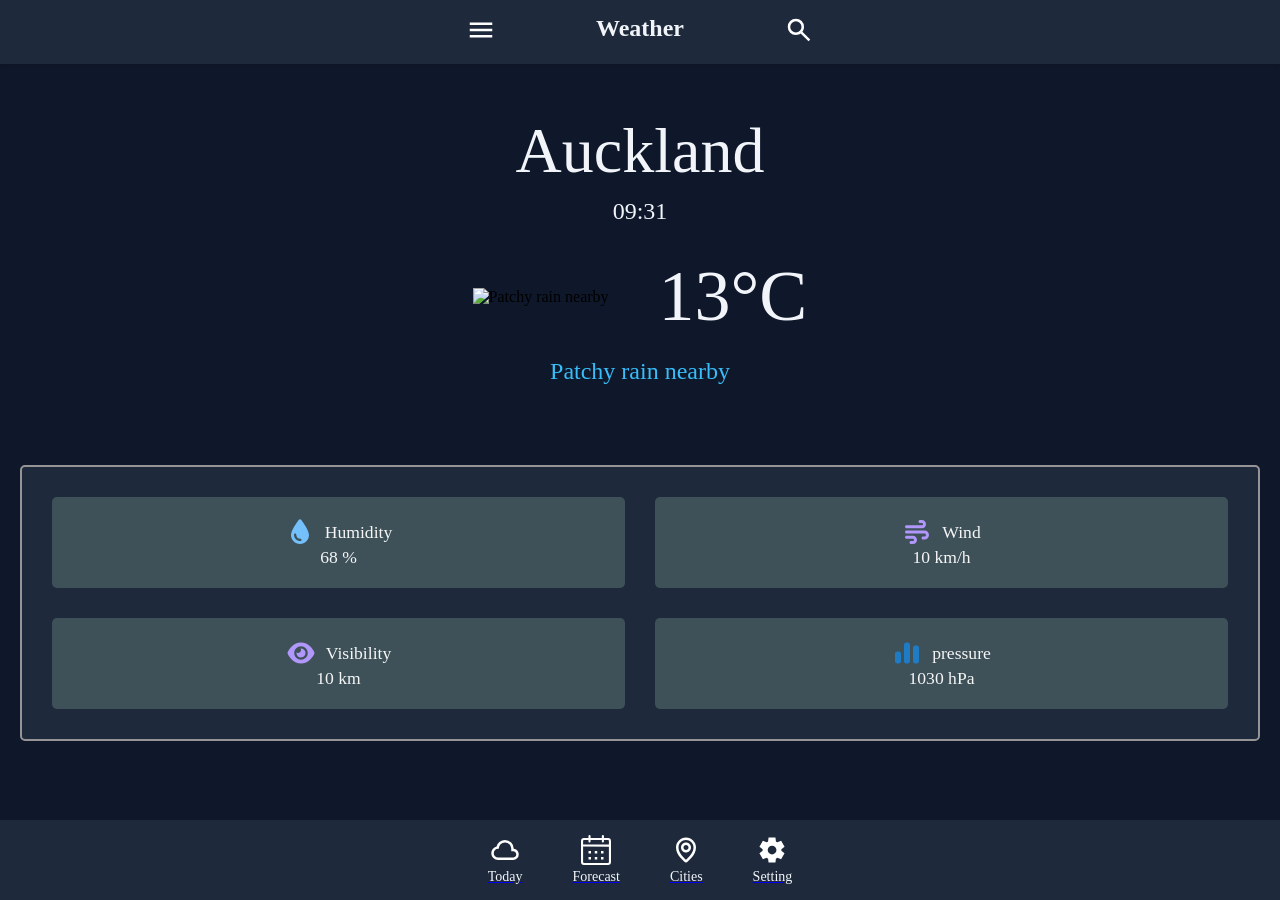
==== index.html @ 5243ad58 "fixed overley in slide menu, and linked every pages with that menu. Also linked that search btn into" ====
<!DOCTYPE html>
<html lang="en">
<head>
    <meta charset="UTF-8">
    <meta name="viewport" content="width=device-width, initial-scale=1.0">
    <title>Document</title>
    <link rel="stylesheet" href="https://cdnjs.cloudflare.com/ajax/libs/font-awesome/6.7.2/css/all.min.css">
    <link rel="stylesheet" href="./css/style.css">
</head>
<body>
  
    <!-- header section -->
    <header class="header-section">
        <div class="head">
            <img src="./assets/menu.svg" alt="menu-icon" id="menu">
        </div>
        <div class="head">
            <h2> Weather </h2>
        </div>
        <div class="head">
            <a href="./city.html">
                <img src="./assets/search.svg" alt="search-icon" id="search">
            </a>
        </div>
    </header>

    <!-- side menu -->
     <aside id="side-menu" class="side-menu">
        <!-- profile -->
        <div class="profile-section">
            <div class="profile-icon">
                <svg xmlns="http://www.w3.org/2000/svg" viewBox="0 0 640 640">
                    <path fill="rgb(37, 138, 218)" d="M463 448.2C440.9 409.8 399.4 384 352 384L288 384C240.6 384 199.1 409.8 177 448.2C212.2 487.4 263.2 512 320 512C376.8 512 427.8 487.3 463 448.2zM64 320C64 178.6 178.6 64 320 64C461.4 64 576 178.6 576 320C576 461.4 461.4 576 320 576C178.6 576 64 461.4 64 320zM320 336C359.8 336 392 303.8 392 264C392 224.2 359.8 192 320 192C280.2 192 248 224.2 248 264C248 303.8 280.2 336 320 336z"/>
                </svg>
            </div>

            <div class="profile-info">
                <p>Yogen Karki</p> <br>
                <span> Premium Member </span>
            </div>

            <button class="close-menu" id="close-menu">
                x
            </button>
        </div>

        <!-- menu items -->
         <nav class="menu-items">
            <div class="menu-item">
                <span class="menu-icon">
                    <svg xmlns="http://www.w3.org/2000/svg" viewBox="0 0 640 640">
                        <path fill="rgb(238, 241, 243)" d="M192 112C183.2 112 176 119.2 176 128L176 512C176 520.8 183.2 528 192 528L272 528L272 448C272 430.3 286.3 416 304 416L336 416C353.7 416 368 430.3 368 448L368 528L448 528C456.8 528 464 520.8 464 512L464 128C464 119.2 456.8 112 448 112L192 112zM128 128C128 92.7 156.7 64 192 64L448 64C483.3 64 512 92.7 512 128L512 512C512 547.3 483.3 576 448 576L192 576C156.7 576 128 547.3 128 512L128 128zM224 176C224 167.2 231.2 160 240 160L272 160C280.8 160 288 167.2 288 176L288 208C288 216.8 280.8 224 272 224L240 224C231.2 224 224 216.8 224 208L224 176zM368 160L400 160C408.8 160 416 167.2 416 176L416 208C416 216.8 408.8 224 400 224L368 224C359.2 224 352 216.8 352 208L352 176C352 167.2 359.2 160 368 160zM224 304C224 295.2 231.2 288 240 288L272 288C280.8 288 288 295.2 288 304L288 336C288 344.8 280.8 352 272 352L240 352C231.2 352 224 344.8 224 336L224 304zM368 288L400 288C408.8 288 416 295.2 416 304L416 336C416 344.8 408.8 352 400 352L368 352C359.2 352 352 344.8 352 336L352 304C352 295.2 359.2 288 368 288z"/>
                    </svg>
                </span>

                <div>
                    <p> Manage Location </p>
                </div>
            </div>

            <div class="menu-item">
                <span class="menu-icon">
                    <svg xmlns="http://www.w3.org/2000/svg" viewBox="0 0 640 640">
                        <path fill="rgb(238, 241, 243)" d="M576 112C576 103.7 571.7 96 564.7 91.6C557.7 87.2 548.8 86.8 541.4 90.5L416.5 152.1L244 93.4C230.3 88.7 215.3 89.6 202.1 95.7L77.8 154.3C69.4 158.2 64 166.7 64 176L64 528C64 536.2 68.2 543.9 75.1 548.3C82 552.7 90.7 553.2 98.2 549.7L225.5 489.8L396.2 546.7C409.9 551.3 424.7 550.4 437.8 544.2L562.2 485.7C570.6 481.7 576 473.3 576 464L576 112zM208 146.1L208 445.1L112 490.3L112 191.3L208 146.1zM256 449.4L256 148.3L384 191.8L384 492.1L256 449.4zM432 198L528 150.6L528 448.8L432 494L432 198z"/>
                    </svg>
                </span>

                <div>
                    <p> Weather Maps </p>
                    <span> Radar, Precipition, Wind </span>
                </div>
            </div>

            <div class="menu-item">
                <span class="menu-icon">
                    <svg xmlns="http://www.w3.org/2000/svg" viewBox="0 0 640 640">
                        <path fill="rgb(238, 241, 243)" d="M80 448C53.5 448 32 426.5 32 400L32 240C32 213.5 53.5 192 80 192L104 192L104 296C104 309.3 114.7 320 128 320C141.3 320 152 309.3 152 296L152 192L200 192L200 264C200 277.3 210.7 288 224 288C237.3 288 248 277.3 248 264L248 192L296 192L296 296C296 309.3 306.7 320 320 320C333.3 320 344 309.3 344 296L344 192L392 192L392 264C392 277.3 402.7 288 416 288C429.3 288 440 277.3 440 264L440 192L488 192L488 296C488 309.3 498.7 320 512 320C525.3 320 536 309.3 536 296L536 192L560 192C586.5 192 608 213.5 608 240L608 400C608 426.5 586.5 448 560 448L80 448z"/>
                    </svg>
                </span>

                <div>
                    <p> Unit Settings </p>
                    <span> °C/°F, km/h, hPa </span>
                </div>
            </div>

            <div class="menu-item">
                <span class="menu-icon">
                    <svg xmlns="http://www.w3.org/2000/svg" viewBox="0 0 640 640">
                        <path fill="rgb(238, 241, 243)" d="M320 64C306.7 64 296 74.7 296 88L296 97.7C214.6 109.3 152 179.4 152 264L152 278.5C152 316.2 142 353.2 123 385.8L101.1 423.2C97.8 429 96 435.5 96 442.2C96 463.1 112.9 480 133.8 480L506.2 480C527.1 480 544 463.1 544 442.2C544 435.5 542.2 428.9 538.9 423.2L517 385.7C498 353.1 488 316.1 488 278.4L488 263.9C488 179.3 425.4 109.2 344 97.6L344 87.9C344 74.6 333.3 63.9 320 63.9zM488.4 432L151.5 432L164.4 409.9C187.7 370 200 324.6 200 278.5L200 264C200 197.7 253.7 144 320 144C386.3 144 440 197.7 440 264L440 278.5C440 324.7 452.3 370 475.5 409.9L488.4 432zM252.1 528C262 556 288.7 576 320 576C351.3 576 378 556 387.9 528L252.1 528z"/>
                    </svg>
                </span>

                <div>
                    <p> Notification </p>
                    <span> Breifings, Serve Alerts </span>
                </div>
            </div>
         </nav>

         <!-- Bottom Menu -->
          <div class="bottom-menu">
            <div class="menu-item">
                <span class="menu-icon">
                    <svg xmlns="http://www.w3.org/2000/svg" viewBox="0 0 640 640">
                        <path fill="rgb(238, 241, 243)" d="M320 576C461.4 576 576 461.4 576 320C576 178.6 461.4 64 320 64C178.6 64 64 178.6 64 320C64 461.4 178.6 576 320 576zM288 224C288 206.3 302.3 192 320 192C337.7 192 352 206.3 352 224C352 241.7 337.7 256 320 256C302.3 256 288 241.7 288 224zM280 288L328 288C341.3 288 352 298.7 352 312L352 400L360 400C373.3 400 384 410.7 384 424C384 437.3 373.3 448 360 448L280 448C266.7 448 256 437.3 256 424C256 410.7 266.7 400 280 400L304 400L304 336L280 336C266.7 336 256 325.3 256 312C256 298.7 266.7 288 280 288z"/>
                    </svg>
                </span>
                <p> Help & Feedback </p>
            </div>

          </div>
     </aside>

    <!-- Body section -->
    <section class="body-section">
        <div id="city" class="city"> </div>
        <div id="time" class="time"> </div>
        <div class="flex">
            <div id="icon" alt="icon" class="icon"> </div>
            <div id="temperature" class="temperature"> </div>
        </div>
        <div id="description" class="description"> </div>

        <div class="outer-box">
            <div class="inner-box"> 
                <div class="lvl-1">
                    <svg xmlns="http://www.w3.org/2000/svg" viewBox="0 0 640 640">
                    <path fill="rgb(116, 192, 252)" d="M320 576C214 576 128 490 128 384C128 292.8 258.2 109.9 294.6 60.5C300.5 52.5 309.8 48 319.8 48L320.2 48C330.2 48 339.5 52.5 345.4 60.5C381.8 109.9 512 292.8 512 384C512 490 426 576 320 576zM240 376C240 362.7 229.3 352 216 352C202.7 352 192 362.7 192 376C192 451.1 252.9 512 328 512C341.3 512 352 501.3 352 488C352 474.7 341.3 464 328 464C279.4 464 240 424.6 240 376z"/>
                    </svg>
                    <span>Humidity</span>
                </div>
               
                <div id="humidity" class="lvl-2"> </div>
            </div>

            <div class="inner-box"> 
                <div class="lvl-1">
                <svg xmlns="http://www.w3.org/2000/svg" viewBox="0 0 640 640">
                    <path fill="rgb(177, 151, 252)" d="M352 96C352 113.7 366.3 128 384 128L424 128C437.3 128 448 138.7 448 152C448 165.3 437.3 176 424 176L96 176C78.3 176 64 190.3 64 208C64 225.7 78.3 240 96 240L424 240C472.6 240 512 200.6 512 152C512 103.4 472.6 64 424 64L384 64C366.3 64 352 78.3 352 96zM416 448C416 465.7 430.3 480 448 480L480 480C533 480 576 437 576 384C576 331 533 288 480 288L96 288C78.3 288 64 302.3 64 320C64 337.7 78.3 352 96 352L480 352C497.7 352 512 366.3 512 384C512 401.7 497.7 416 480 416L448 416C430.3 416 416 430.3 416 448zM192 576L232 576C280.6 576 320 536.6 320 488C320 439.4 280.6 400 232 400L96 400C78.3 400 64 414.3 64 432C64 449.7 78.3 464 96 464L232 464C245.3 464 256 474.7 256 488C256 501.3 245.3 512 232 512L192 512C174.3 512 160 526.3 160 544C160 561.7 174.3 576 192 576z"/>
                </svg> 
                <span>Wind</span>
                </div>

                <div id="wind" class="lvl-2"> </div>
            </div>

            <div class="inner-box">
                <div class="lvl-1">
                    <svg xmlns="http://www.w3.org/2000/svg" viewBox="0 0 640 640">
                    <path fill="rgb(177, 151, 252)" d="M320 96C239.2 96 174.5 132.8 127.4 176.6C80.6 220.1 49.3 272 34.4 307.7C31.1 315.6 31.1 324.4 34.4 332.3C49.3 368 80.6 420 127.4 463.4C174.5 507.1 239.2 544 320 544C400.8 544 465.5 507.2 512.6 463.4C559.4 419.9 590.7 368 605.6 332.3C608.9 324.4 608.9 315.6 605.6 307.7C590.7 272 559.4 220 512.6 176.6C465.5 132.9 400.8 96 320 96zM176 320C176 240.5 240.5 176 320 176C399.5 176 464 240.5 464 320C464 399.5 399.5 464 320 464C240.5 464 176 399.5 176 320zM320 256C320 291.3 291.3 320 256 320C244.5 320 233.7 317 224.3 311.6C223.3 322.5 224.2 333.7 227.2 344.8C240.9 396 293.6 426.4 344.8 412.7C396 399 426.4 346.3 412.7 295.1C400.5 249.4 357.2 220.3 311.6 224.3C316.9 233.6 320 244.4 320 256z"/>
                    </svg>
                    <span>Visibility</span>
                </div>

                <div id="visibility" class="lvl-2"> </div>
            </div>

            <div class="inner-box"> 
                <div class="lvl-1">
                    <svg xmlns="http://www.w3.org/2000/svg" viewBox="0 0 640 640">
                        <path fill="rgb(31, 123, 196)" d="M256 144C256 117.5 277.5 96 304 96L336 96C362.5 96 384 117.5 384 144L384 496C384 522.5 362.5 544 336 544L304 544C277.5 544 256 522.5 256 496L256 144zM64 336C64 309.5 85.5 288 112 288L144 288C170.5 288 192 309.5 192 336L192 496C192 522.5 170.5 544 144 544L112 544C85.5 544 64 522.5 64 496L64 336zM496 160L528 160C554.5 160 576 181.5 576 208L576 496C576 522.5 554.5 544 528 544L496 544C469.5 544 448 522.5 448 496L448 208C448 181.5 469.5 160 496 160z"/>
                    </svg>
                    <span> pressure</span>
                </div>

                <div id="pressure" class="lvl-2"> </div>
        </div>
    </section> 

    <!-- Footer section -->
    <footer class="footer-section">
        <div class="foot">
            <a href="./index.html">
            <img src="./assets/cloud.svg" alt="cloud-icon" id="cloud">
            <p> Today </p>
            </a>
        </div>
        <div class="foot">
            <a href="./forecast.html">
                <img src="./assets/date.svg" alt="date-icon" id="date">
                <p> Forecast </p>
            </a>
        </div>
        <div class="foot">
            <a href="./city.html">
                <img src="./assets/location.svg" alt="location-icon" id="location">
                <p> Cities </p>
            </a>
        </div>
        <div class="foot">
            <a href="./setting.html">
            <img src="./assets/setting.svg" alt="setting-icon" id="setting">
            <p> Setting </p>
            </a>
        </div>
    </footer>

   <!-- overlay -->
    <div id="overlay" class="overlay"></div> 

     <div id="weather-container"></div>

    <script src="./main.js"></script>
</body>
</html>
---- css/style.css ----
/*Global variables*/
:root {
    /*colors*/
    --primary-color: #38BDF8;
    --secondary-color: #1e293b;
    --bg-color: #0F172A;

    /*fonts colors*/
    --text-primary: #f1f5f9;
    --text-secondary: #38BDF8;

    /* font styles*/
    --font-primary: monospace, "Roboto", sans-serif ,arial;
    --fonts-secondary: "Palatino Linotype", "Book Antiqua", Palatino, serif;

    /* font sizes*/
    --primary-text: 20px;
    --secondary-text: 14px;
    --header-text: 24px;

    /*Hover effects*/
    --hover-color: #0ea5e9;
}

/*Global*/
*{
    box-sizing: border-box;
    margin: 0;
    padding: 0;
    scroll-behavior: smooth;
}

/*Whole body*/
body {
    background-color: var(--bg-color);
    font-family: var(--font-family);
}


/*header section*/
.header-section {
    background-color: var(--secondary-color);
    padding: 1rem;
    box-shadow: 0 2px 4px rgba(0, 0, 0, 0.1);

    display: flex;
    flex-direction: row;
    justify-content: center;
    gap: 100px;
    text-align: center;
    padding: 15px;
}

.header-section .head img {
    height: 30px;
    width: 30px;
}

.header-section .head h2 {
    color: var(--text-primary);
    font-size: var(--header-text);
    font-family: var(--font-family);
}

/* Slide-Menu Section */
.side-menu{
    position: fixed;
    top: 0;
    left: 0;
    z-index: 1000;

    height: 100vh;
    width: 90%;
    background-color: var(--secondary-color);
    color: var(--text-primary);

    /* Hide menu outside screen */
    transform: translateX(-100%);

    /* Sliding animation */
    transition: transform 0.3s ease;

    display: flex;
    flex-direction: column;

    border-top-right-radius: 10px;
    border-bottom-right-radius: 10px;
}

/*Open menu*/
.side-menu.active{
    transform: translate(0);
}

/* Profile section */
.profile-section{
    display: flex;
    align-items: center;
    padding: 1.5em;
    border-bottom: 1px solid #8f9bb2;
}

/* profile-icon */
.profile-icon{
    display: flex;
    justify-content: center;
    align-items: center;
    margin-right: 10px;
    width: 100px;
    height: auto;
}

/*profile information*/
.profile-info{
    flex: 1;
}

.profile-info p {
    margin: 0;
    font-size: var(--header-text);
}

.profile-info span{
    display: inline block;
    border-radius: 10px;
    margin-top: 4px;
    padding: 5px 7px;
    color: var(--text-primary);
    background-color: var(--primary-color);
    font-size: var(--secondary-text);
}

/* Close button */
.close-menu{
    border: none;
    background: none;
    font-size: var(--primary-text);
    color: var(--text-primary);
    cursor: pointer;
}

/*Menu Items*/
.menu-items{
    padding: 35px 35px;
}

.menu-item{
    display: flex;
    align-items: center;
    gap: 25px;

    padding: 20px 20px;
    border-bottom: 1px solid #252e44;;
    cursor: pointer;
    /* transition: background-color 0.2s ease; */
}

/*Menu icon*/
.menu-icon{
    width: 40px;
    height: auto;
}

/*Menu title*/
.menu-item p{
    font-size: var(--primary-text);
}
.menu-item span{
    display: block;
    margin-top: 3px;
    font-size: var(--secondary-text);
    color: #8f9bb2;
}

/*Botton-Menu*/
.bottom-menu{
    padding: 20px 20px;
    margin-top: auto;
    border-top: 1px solid #8f9bb2;
}

/*Overlay*/
.overlay{
    position: fixed;
    top: 0;
    left: 0;
    z-index: 999;

    width: 100vw;
    height: 100vh;

    background-color: rgba(0, 0, 0, 0.2);
    color: var(--text-primary);

    opacity: 0;
    visibility: hidden;
    transition: opacity 0.3s ease;
}

.overlay.active{
    opacity: 1;
    visibility: visible;
}

/*Body Section*/
.city{
    padding-top: 50px;
    text-align: center;
    font-size: 4rem;
    color: var(--text-primary);
    font-family: var(--fonts-secondary);
}

.time{
    padding-top: 10px;
    text-align: center;
    font-size: 1.5rem;
    color: var(--text-primary);
    font-family: var(--fonts-secondary);
}

.flex{
    display: flex;
    align-items: center;
    justify-content: center;  

    gap: 50px;
    padding-top: 30px;
    /* font-size: 5rem; */
    /* font-size: 4.5rem;
    color: var(--text-primary); */
    /* color: var(--text-primary); */

    /* .icon{
        height: 25px;
        width: 25px;    
    } */

    .temperature{
        font-size: 4.5rem;
        color: var(--text-primary);
         font-family: var(--fonts-secondary);
    }

} 

.description{
    padding: 20px;
    margin-bottom: 2.5em;
    text-align: center;
    font-size: var(--header-text);
    font-family: var(--fonts-secondary);
    color: var(--text-secondary);
}

.outer-box{
    display: grid;
    grid-template-columns: repeat(2, 1fr);
    gap: 30px;
    padding: 30px;
    margin: 20px;
    background-color: #1e293b;
    border: 2px rgb(150, 148, 148) solid;
    border-radius: 5px;
}

.inner-box{
    font-family: var(--fonts-secondary);
    font-size: 1.1rem;
    padding: 20px;
    background-color: #3e5159;
    color: whitesmoke;
    text-align: center;
    border-radius: 5px;

    .lvl-1{
        display: flex;
        justify-content: center;
        gap: 10px;
        align-items: center;
    
        svg{
            width: 30px;
            height: auto;
        }
    }

    .lvl-2{
        align-items: center;
        
    }
}


/*footer section*/
.footer-section {
    background-color: var(--secondary-color);
    padding: 1rem;
    text-align: center;

    display: flex;
    flex-direction: row;
    justify-content: center;
    gap: 50px;
    text-align: center;

    z-index: 99;
    position: fixed;
    bottom: 0;
    left: 0;
    width: 100%;
    padding: 15px;
}

.footer-section .foot img {
    height: 30px;
    width: 30px;
}

.footer-section .foot p {
    color: var(--text-primary);
    font-size: var(--secondary-text);
    font-family: var(--font-family);
}
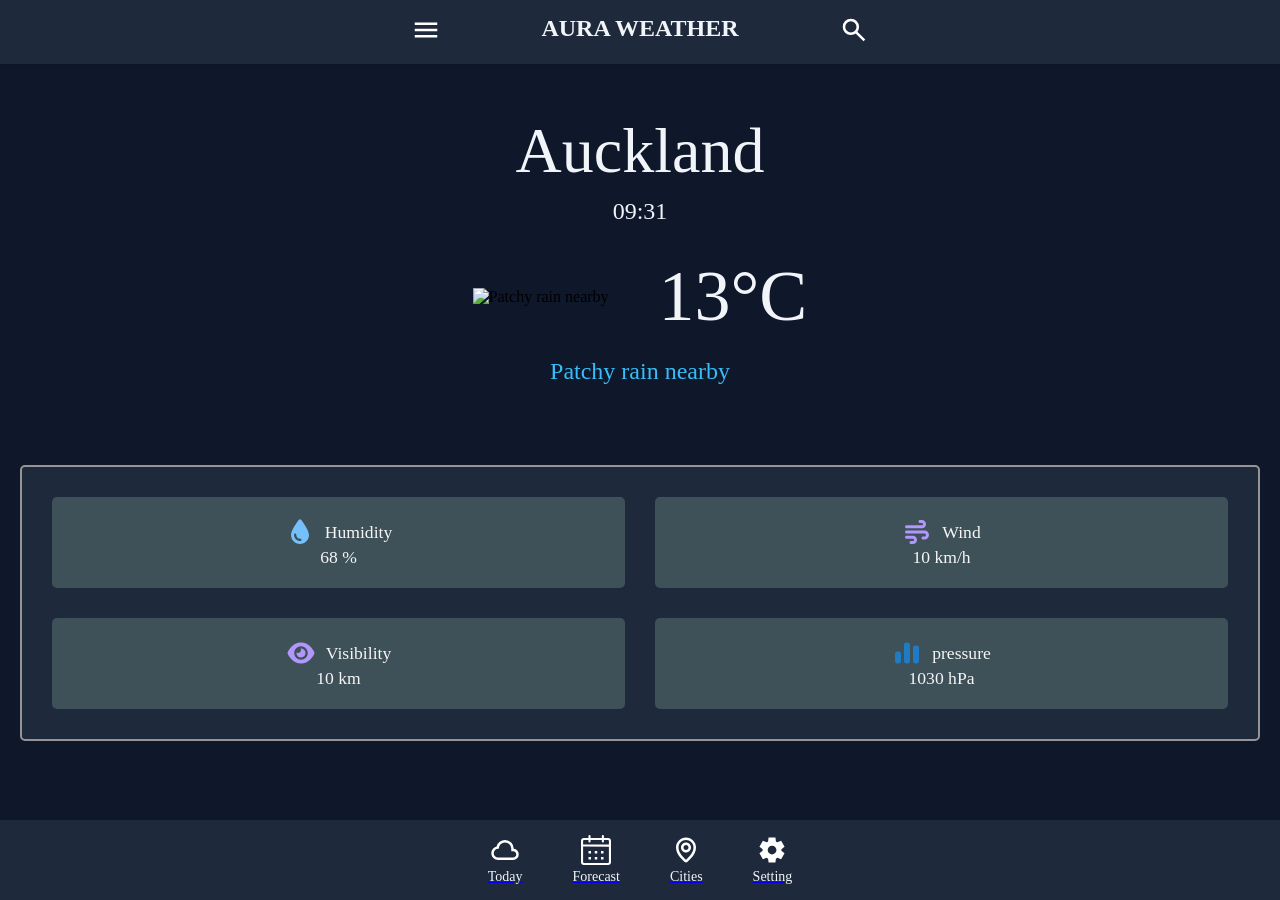
==== commit e766b0ae: "Settings page WIP" ====
--- a/index.html
+++ b/index.html
@@ -3,7 +3,7 @@
 <head>
     <meta charset="UTF-8">
     <meta name="viewport" content="width=device-width, initial-scale=1.0">
-    <title>Document</title>
+    <title>AURA WEATHER</title>
     <link rel="stylesheet" href="https://cdnjs.cloudflare.com/ajax/libs/font-awesome/6.7.2/css/all.min.css">
     <link rel="stylesheet" href="./css/style.css">
 </head>
@@ -15,7 +15,7 @@
             <img src="./assets/menu.svg" alt="menu-icon" id="menu">
         </div>
         <div class="head">
-            <h2> Weather </h2>
+            <h2> AURA WEATHER </h2>
         </div>
         <div class="head">
             <a href="./city.html">
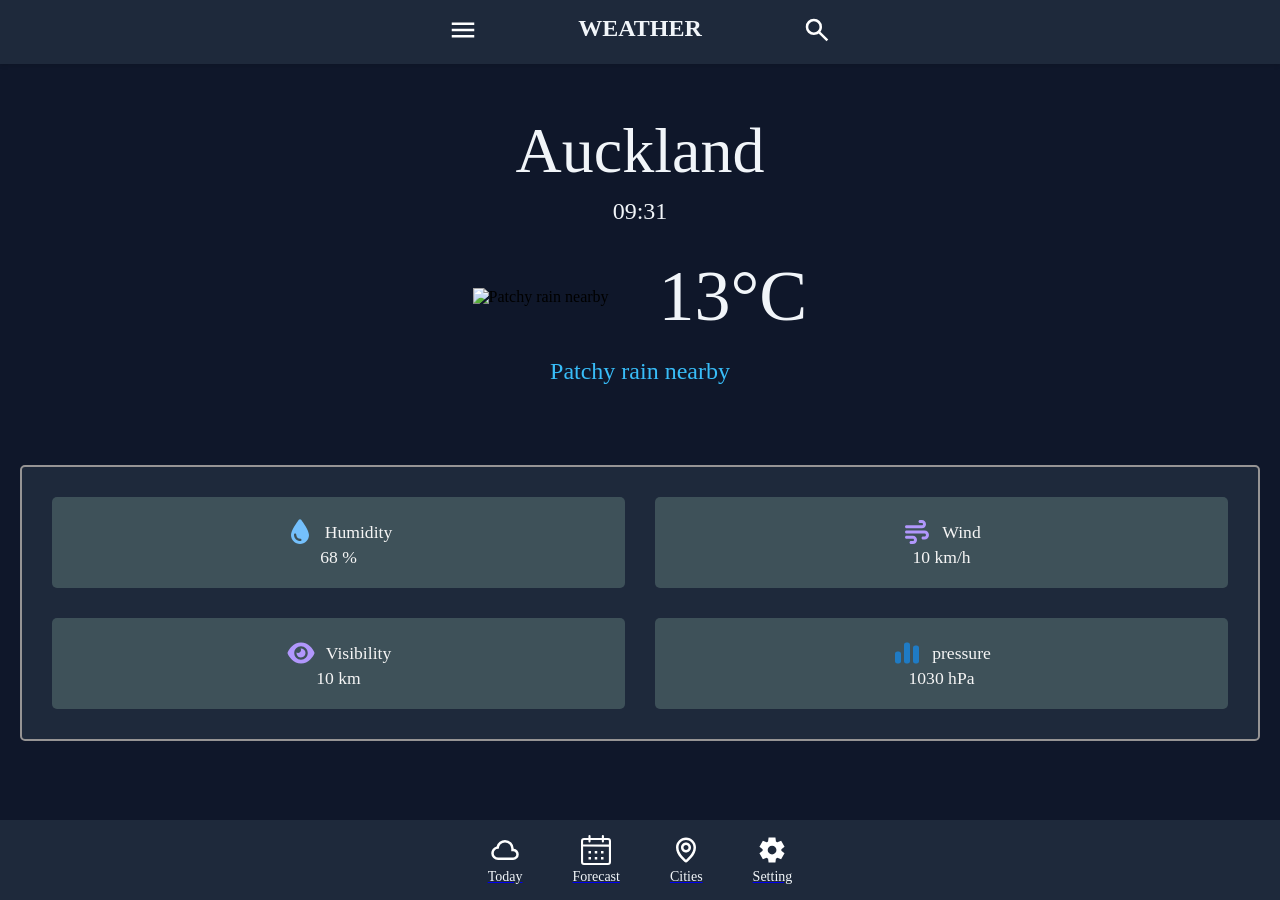
==== commit 0a3bef22: "setting page completed. City page WIP git add ." ====
--- a/index.html
+++ b/index.html
@@ -15,7 +15,7 @@
             <img src="./assets/menu.svg" alt="menu-icon" id="menu">
         </div>
         <div class="head">
-            <h2> AURA WEATHER </h2>
+            <h2> WEATHER </h2>
         </div>
         <div class="head">
             <a href="./city.html">
@@ -201,6 +201,6 @@
 
      <div id="weather-container"></div>
 
-    <script src="./main.js"></script>
+    <script src="./js/main.js"></script>
 </body>
 </html>
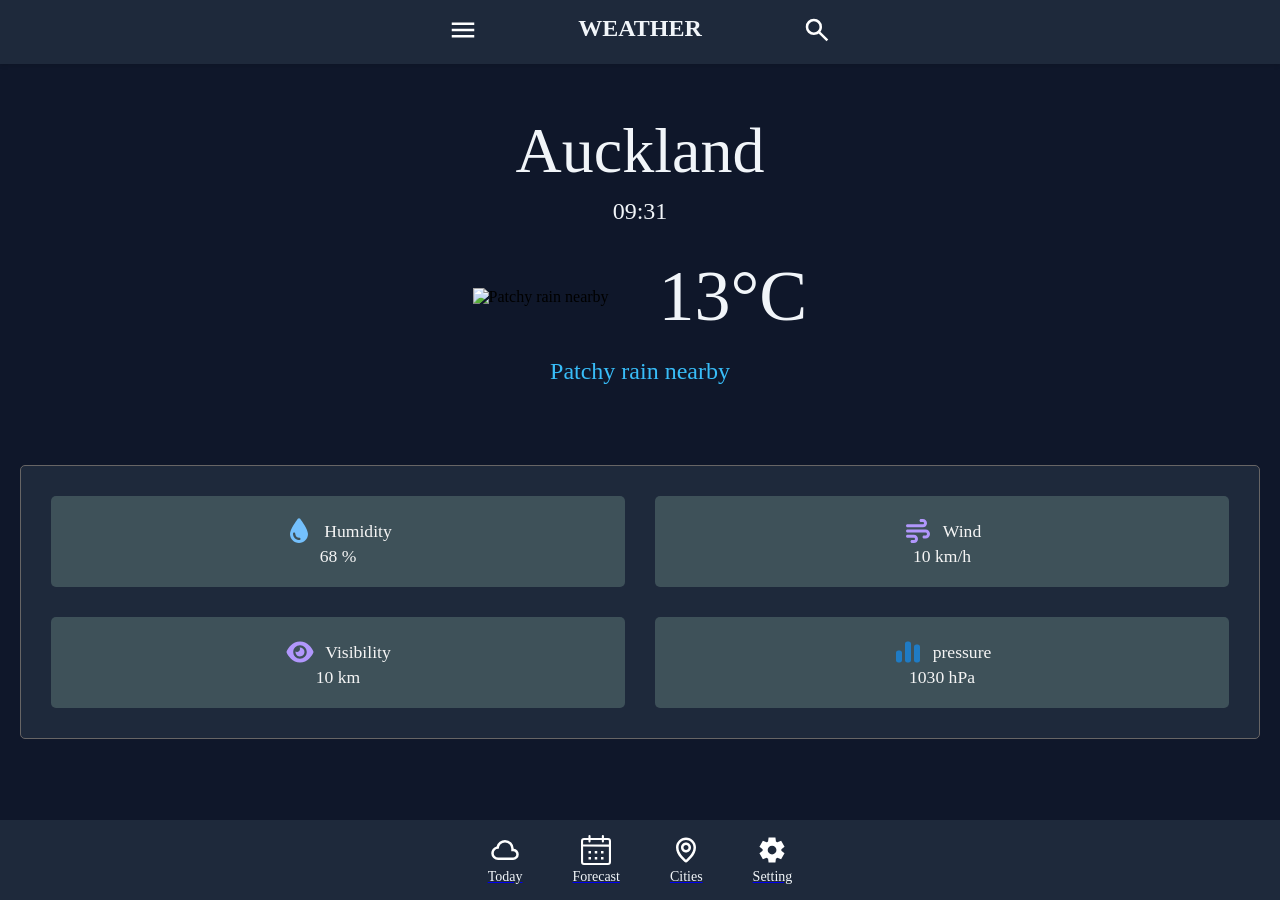
==== commit 0ffe85d7: "city page js w-i-p, now also have to work in forcast page together as they are inter-related" ====
--- a/index.html
+++ b/index.html
@@ -199,7 +199,7 @@
    <!-- overlay -->
     <div id="overlay" class="overlay"></div> 
 
-     <div id="weather-container"></div>
+    <div id="weather-container"></div>
 
     <script src="./js/main.js"></script>
 </body>
--- a/css/style.css
+++ b/css/style.css
@@ -226,15 +226,6 @@
 
     gap: 50px;
     padding-top: 30px;
-    /* font-size: 5rem; */
-    /* font-size: 4.5rem;
-    color: var(--text-primary); */
-    /* color: var(--text-primary); */
-
-    /* .icon{
-        height: 25px;
-        width: 25px;    
-    } */
 
     .temperature{
         font-size: 4.5rem;
@@ -260,8 +251,7 @@
     padding: 30px;
     margin: 20px;
     background-color: #1e293b;
-    border: 2px rgb(150, 148, 148) solid;
-    border-radius: 5px;
+    border: 0.1px solid rgb(103, 101, 101);    border-radius: 5px;
 }
 
 .inner-box{
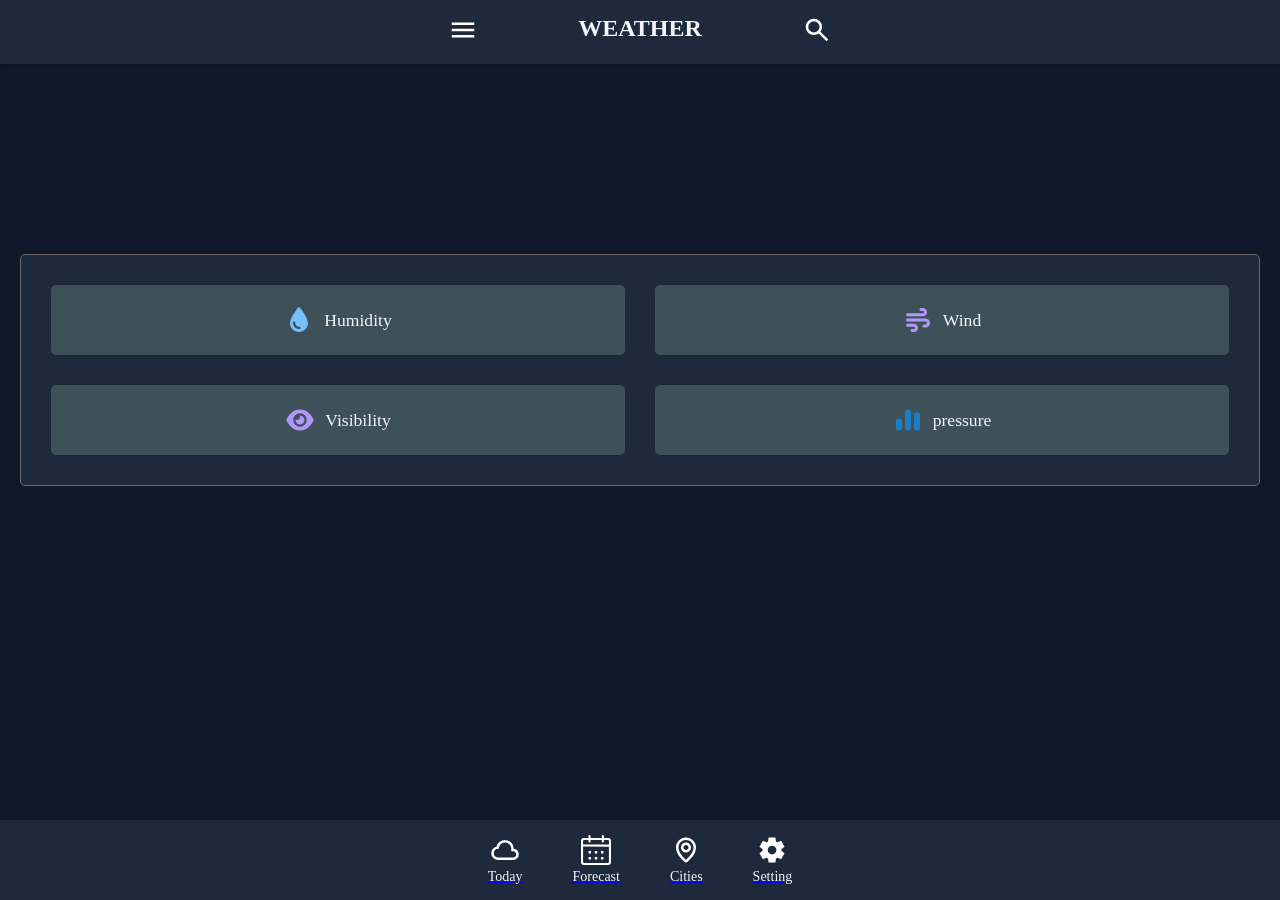
==== commit d7aebeed: "created a seperate css file called root.css. liked that with every css file to duplicate rewriting c" ====
--- a/index.html
+++ b/index.html
@@ -4,8 +4,10 @@
     <meta charset="UTF-8">
     <meta name="viewport" content="width=device-width, initial-scale=1.0">
     <title>AURA WEATHER</title>
-    <link rel="stylesheet" href="https://cdnjs.cloudflare.com/ajax/libs/font-awesome/6.7.2/css/all.min.css">
-    <link rel="stylesheet" href="./css/style.css">
+    
+<link rel="stylesheet" href="https://cdnjs.cloudflare.com/ajax/libs/font-awesome/6.7.2/css/all.min.css">
+<link rel="stylesheet" href="./css/root.css" />
+<link rel="stylesheet" href="./css/style.css">
 </head>
 <body>
   
--- a/css/root.css
+++ b/css/root.css
@@ -0,0 +1,36 @@
+:root {
+    /*colors*/
+    --primary-color: #38BDF8;
+    --secondary-color: #1e293b;
+    --bg-color: #0F172A;
+
+    /*fonts colors*/
+    --text-primary: #f1f5f9;
+    --text-secondary: #38BDF8;
+
+    /* font styles*/
+    --font-primary: monospace, "Roboto", sans-serif ,arial;
+    --fonts-secondary: "Palatino Linotype", "Book Antiqua", Palatino, serif;
+
+    /* font sizes*/
+    --primary-text: 20px;
+    --secondary-text: 14px;
+    --header-text: 24px;
+
+    /*Hover effects*/
+    --hover-color: #0ea5e9;
+}
+
+/*Global*/
+*{
+    box-sizing: border-box;
+    margin: 0;
+    padding: 0;
+    scroll-behavior: smooth;
+}
+
+/*Whole body*/
+body {
+    background-color: var(--bg-color);
+    font-family: var(--fonts-secondary);
+}
--- a/css/style.css
+++ b/css/style.css
@@ -1,42 +1,3 @@
-/*Global variables*/
-:root {
-    /*colors*/
-    --primary-color: #38BDF8;
-    --secondary-color: #1e293b;
-    --bg-color: #0F172A;
-
-    /*fonts colors*/
-    --text-primary: #f1f5f9;
-    --text-secondary: #38BDF8;
-
-    /* font styles*/
-    --font-primary: monospace, "Roboto", sans-serif ,arial;
-    --fonts-secondary: "Palatino Linotype", "Book Antiqua", Palatino, serif;
-
-    /* font sizes*/
-    --primary-text: 20px;
-    --secondary-text: 14px;
-    --header-text: 24px;
-
-    /*Hover effects*/
-    --hover-color: #0ea5e9;
-}
-
-/*Global*/
-*{
-    box-sizing: border-box;
-    margin: 0;
-    padding: 0;
-    scroll-behavior: smooth;
-}
-
-/*Whole body*/
-body {
-    background-color: var(--bg-color);
-    font-family: var(--font-family);
-}
-
-
 /*header section*/
 .header-section {
     background-color: var(--secondary-color);
@@ -251,7 +212,8 @@
     padding: 30px;
     margin: 20px;
     background-color: #1e293b;
-    border: 0.1px solid rgb(103, 101, 101);    border-radius: 5px;
+    border: 0.1px solid rgb(103, 101, 101);    
+    border-radius: 5px;
 }
 
 .inner-box{
@@ -277,10 +239,8 @@
 
     .lvl-2{
         align-items: center;
-        
     }
 }
-
 
 /*footer section*/
 .footer-section {
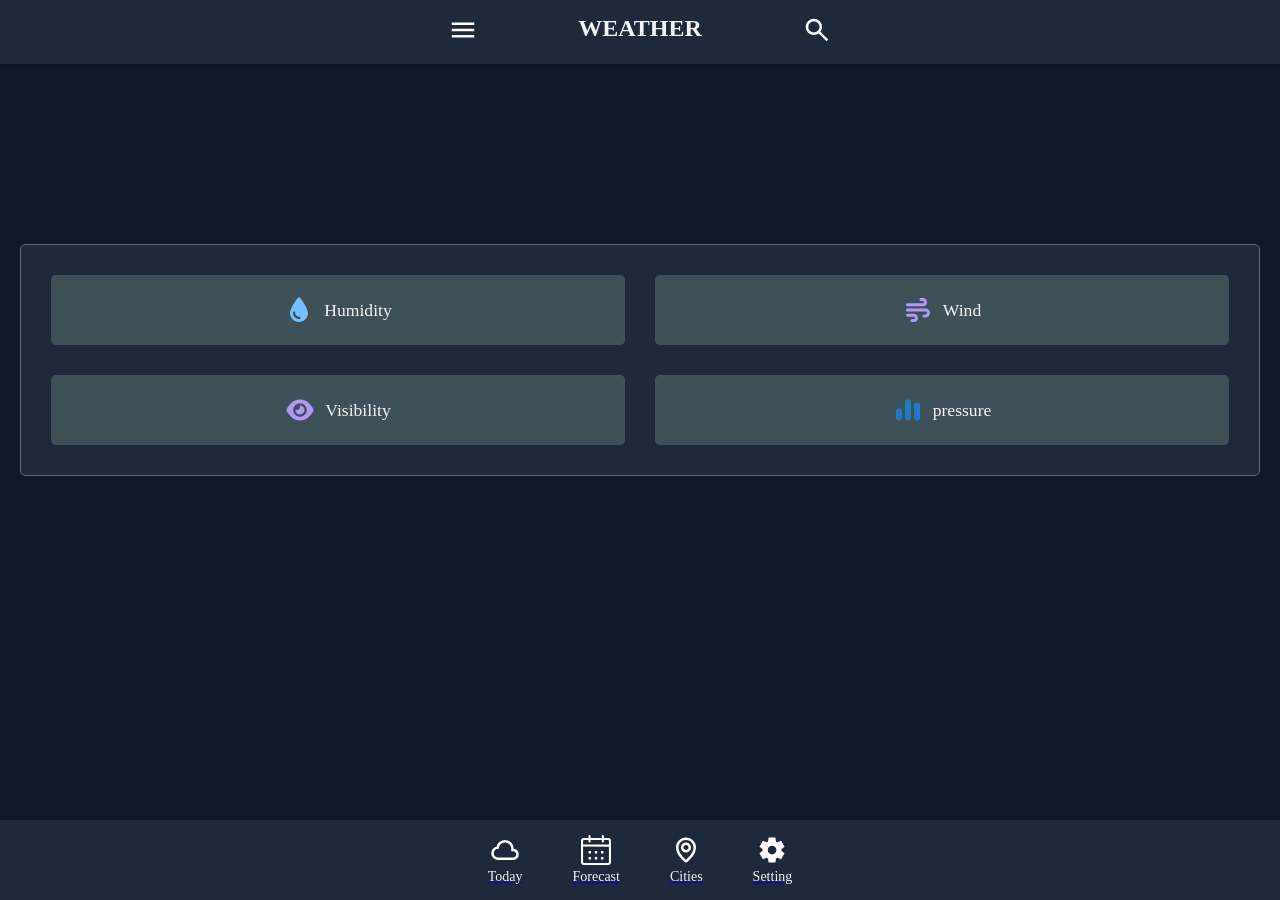
==== commit 91890eac: "changed api and fixed some javascript and css. Still wip" ====
--- a/index.html
+++ b/index.html
@@ -3,7 +3,7 @@
 <head>
     <meta charset="UTF-8">
     <meta name="viewport" content="width=device-width, initial-scale=1.0">
-    <title>AURA WEATHER</title>
+    <title>WEATHER</title>
     
 <link rel="stylesheet" href="https://cdnjs.cloudflare.com/ajax/libs/font-awesome/6.7.2/css/all.min.css">
 <link rel="stylesheet" href="./css/root.css" />
--- a/css/style.css
+++ b/css/style.css
@@ -164,20 +164,22 @@
 }
 
 /*Body Section*/
+.body-section{
+    font-family: var(--fonts-secondary);
+}
+
 .city{
     padding-top: 50px;
     text-align: center;
     font-size: 4rem;
     color: var(--text-primary);
-    font-family: var(--fonts-secondary);
 }
 
 .time{
     padding-top: 10px;
     text-align: center;
-    font-size: 1.5rem;
-    color: var(--text-primary);
-    font-family: var(--fonts-secondary);
+    font-size: 2rem;
+    color: var(--text-primary);
 }
 
 .flex{
@@ -186,12 +188,11 @@
     justify-content: center;  
 
     gap: 50px;
-    padding-top: 30px;
+    padding-top: 20px;
 
     .temperature{
-        font-size: 4.5rem;
+        font-size: 4rem;
         color: var(--text-primary);
-         font-family: var(--fonts-secondary);
     }
 
 } 
@@ -201,7 +202,6 @@
     margin-bottom: 2.5em;
     text-align: center;
     font-size: var(--header-text);
-    font-family: var(--fonts-secondary);
     color: var(--text-secondary);
 }
 
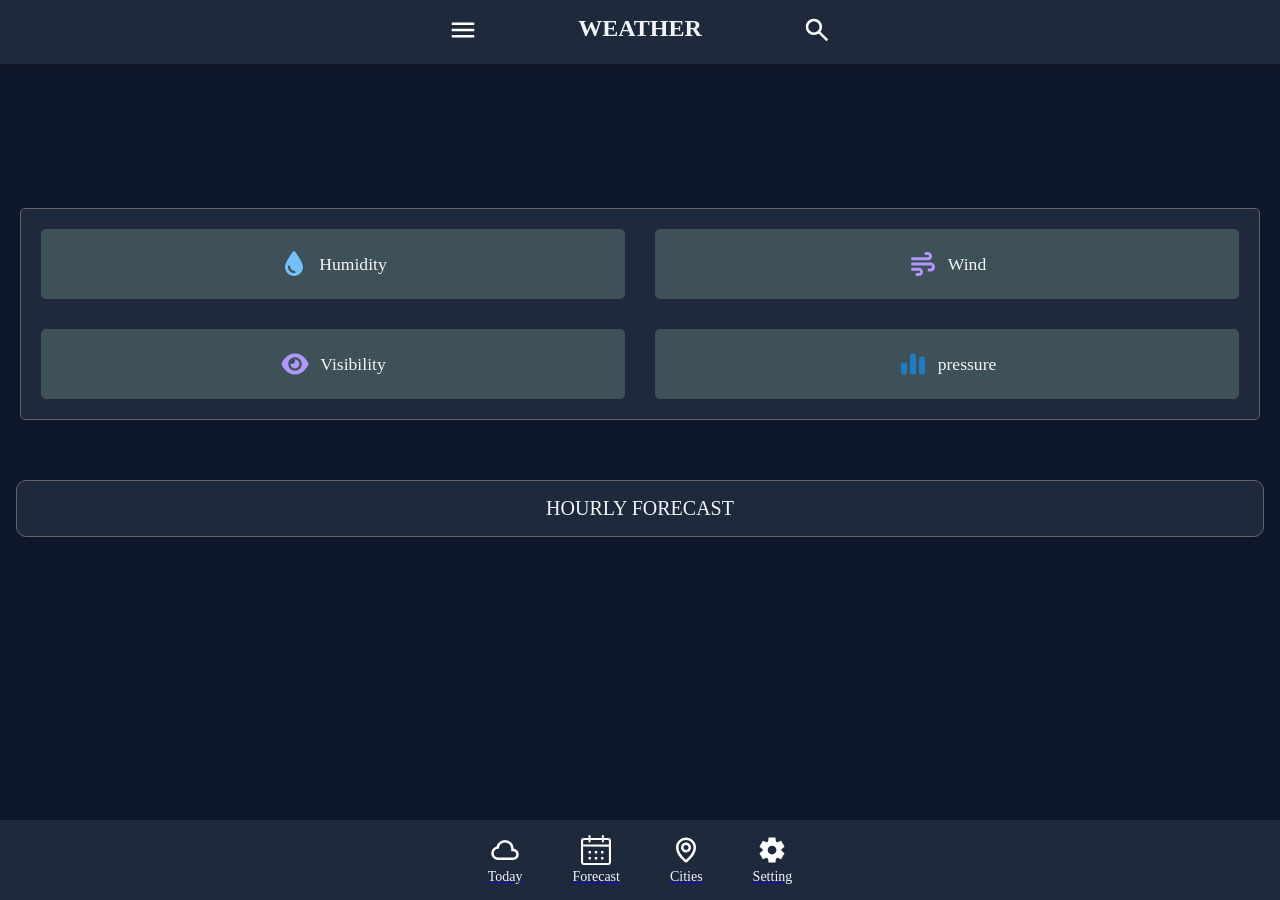
==== commit 27644dac: "hourly forecast added in the home page as well" ====
--- a/index.html
+++ b/index.html
@@ -167,7 +167,18 @@
                 </div>
 
                 <div id="pressure" class="lvl-2"> </div>
-        </div>
+            </div>
+        </div>
+
+        <!-- display-searched-weather -->
+        <div class="display-searched-weather" id="display-searched-weather"> 
+        <!-- hourly-forecast-section -->
+            <div class="hourly-forecast-section">
+                <p class="box-title"> HOURLY FORECAST </p>
+                <div class="forecast-box"></div>
+            </div>    
+        </div>
+
     </section> 
 
     <!-- Footer section -->
--- a/css/style.css
+++ b/css/style.css
@@ -166,6 +166,7 @@
 /*Body Section*/
 .body-section{
     font-family: var(--fonts-secondary);
+    padding-bottom: 3em;
 }
 
 .city{
@@ -199,7 +200,7 @@
 
 .description{
     padding: 20px;
-    margin-bottom: 2.5em;
+    margin-bottom: 1em;
     text-align: center;
     font-size: var(--header-text);
     color: var(--text-secondary);
@@ -209,7 +210,7 @@
     display: grid;
     grid-template-columns: repeat(2, 1fr);
     gap: 30px;
-    padding: 30px;
+    padding: 20px;
     margin: 20px;
     background-color: #1e293b;
     border: 0.1px solid rgb(103, 101, 101);    
@@ -242,6 +243,91 @@
     }
 }
 
+/* .display-searched-weather */
+.display-searched-weather {
+    padding: 1em;
+    margin: 1.5em 0em;
+    margin-top: 0em;
+    text-align: center;
+    color: var(--text-primary);
+}
+
+/* hourly-forecast-section */
+.hourly-forecast-section{
+    border: 0.1px solid rgb(103, 101, 101);
+    border-radius: 10px;
+    padding: 1em;
+    margin: 1.5em 0em;
+    background-color: var(--secondary-color);
+    box-sizing: border-box;
+    text-align: center;
+    color: var(--text-primary);
+    overflow: hidden;
+}
+
+.box-title{
+    text-align: center;
+    font-size: var(--primary-text);
+    /* padding: 2em; */
+}
+
+.forecast-box{
+    width: 100%;
+    display: flex;
+
+    overflow-x: auto;
+    overflow-y: hidden;
+
+    scroll-behavior: smooth;
+
+    -webkit-overflow-scrolling: touch;
+    scrollbar-width: none;
+}
+
+/* hide scroll-bar */
+.forecast-box::-webkit-scrollbar{
+    display: none;
+}
+
+/* forecast_info */
+.forecast-info{
+    flex: 0 0 25%;
+    width: 25%;
+
+    display: flex;
+    flex-direction: column;
+    align-items: center;
+    justify-content: center;
+    text-align: center;
+    padding: 1em;
+}
+
+.forecast-info .time{
+    font-size: 1rem;    
+    white-space: nowrap;
+    margin-bottom: 0.5em;
+}
+
+.forecast-info .icon{
+    width: 30px;
+    height: auto;
+    display: flex;
+    align-items: center;
+    justify-content: center;
+    margin-bottom: 0.5em;
+}
+
+.forecast-info .icon img{
+    width: 30px;
+    height: auto;
+    object-fit: contain;
+}
+
+.forecast-info .temperature{
+    font-size: 1rem;    
+    white-space: nowrap;
+}
+
 /*footer section*/
 .footer-section {
     background-color: var(--secondary-color);
